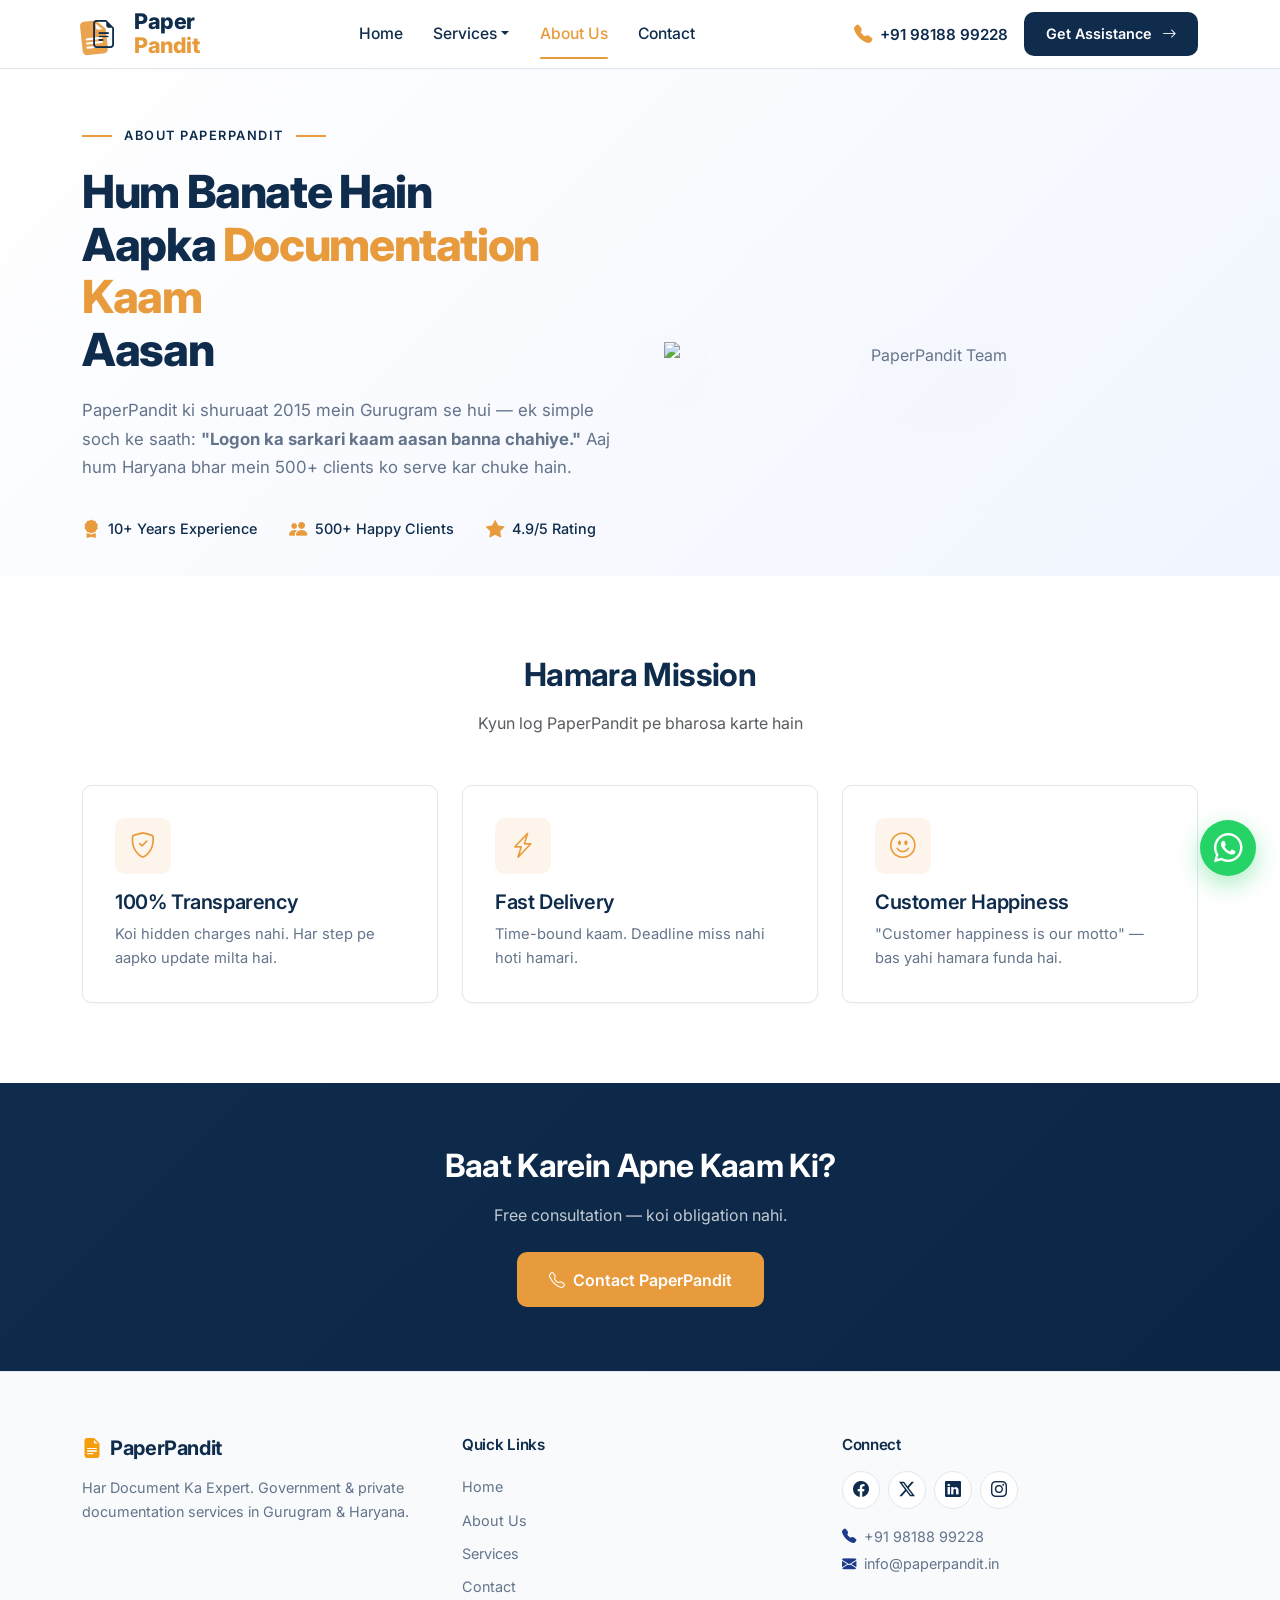
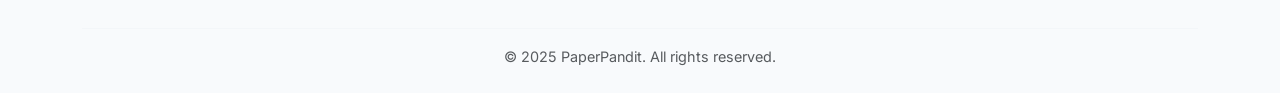
==== about.html @ 24e57a7f "initial commit" ====
<!DOCTYPE html>
<html lang="en">
<head>
  <meta charset="UTF-8" />
  <meta name="viewport" content="width=device-width, initial-scale=1.0" />
  <title>About Us | PaperPandit — Har Document Ka Expert</title>
  <meta name="description" content="PaperPandit — Har Document Ka Expert. Learn about our journey, mission, and why 500+ clients trust us for documentation services in Gurugram & Haryana." />
  <link href="https://cdn.jsdelivr.net/npm/bootstrap@5.3.3/dist/css/bootstrap.min.css" rel="stylesheet" />
  <link rel="stylesheet" href="https://cdn.jsdelivr.net/npm/bootstrap-icons@1.11.3/font/bootstrap-icons.css" />
  <link rel="preconnect" href="https://fonts.googleapis.com" />
  <link rel="preconnect" href="https://fonts.gstatic.com" crossorigin />
  <link href="https://fonts.googleapis.com/css2?family=Inter:wght@400;500;600;700;800&display=swap" rel="stylesheet" />
  <link rel="stylesheet" href="css/style.css" />
  <link rel="stylesheet" href="css/responsive.css" />
</head>
<body>

  <nav class="navbar navbar-expand-lg mmd-navbar">
    <div class="container">
      <a class="navbar-brand d-flex align-items-center gap-2" href="index.html">
        <div class="logo-icon">
          <i class="bi bi-file-earmark-text-fill"></i>
          <i class="bi bi-file-earmark-text logo-overlay"></i>
        </div>
        <div class="brand-text">
          <span class="brand-top">Paper</span>
          <span class="brand-bottom">Pandit<span class="tm">™</span></span>
        </div>
      </a>
      <button class="navbar-toggler border-0" type="button" data-bs-toggle="collapse" data-bs-target="#navMenu">
        <span class="navbar-toggler-icon"></span>
      </button>
      <div class="collapse navbar-collapse" id="navMenu">
        <ul class="navbar-nav mx-auto">
          <li class="nav-item"><a class="nav-link mmd-link" href="index.html">Home</a></li>
          <li class="nav-item dropdown">
            <a class="nav-link mmd-link dropdown-toggle" href="#" role="button" data-bs-toggle="dropdown">Services</a>
            <ul class="dropdown-menu">
              <li><a class="dropdown-item" href="services.html">Passport Services</a></li>
              <li><a class="dropdown-item" href="services.html">Property Tax</a></li>
              <li><a class="dropdown-item" href="services.html">PAN Card</a></li>
              <li><a class="dropdown-item" href="services.html">RTO Services</a></li>
            </ul>
          </li>
          <li class="nav-item"><a class="nav-link mmd-link active" href="about.html">About Us</a></li>
          <li class="nav-item"><a class="nav-link mmd-link" href="contact.html">Contact</a></li>
        </ul>
        <div class="d-none d-lg-flex align-items-center gap-3">
          <a href="tel:+919818899228" class="contact-phone">
            <i class="bi bi-telephone-fill me-2"></i> +91 98188 99228
          </a>
          <a href="contact.html" class="btn-get-assistance">
            Get Assistance <i class="bi bi-arrow-right ms-1"></i>
          </a>
        </div>
      </div>
    </div>
  </nav>

  <section class="hero-section">
    <div class="container">
      <div class="hero-tagline">
        <span class="tagline-line"></span>
        <span>About PaperPandit</span>
        <span class="tagline-line"></span>
      </div>
      <div class="row align-items-center g-5">
        <div class="col-lg-6">
          <h1 class="hero-title">
            Hum Banate Hain<br />
            Aapka <span class="text-highlight">Documentation Kaam</span><br />
            Aasan
          </h1>
          <p class="hero-desc">
            PaperPandit ki shuruaat 2015 mein Gurugram se hui — ek simple soch ke saath:
            <strong>"Logon ka sarkari kaam aasan banna chahiye."</strong>
            Aaj hum Haryana bhar mein 500+ clients ko serve kar chuke hain.
          </p>
          <div class="trust-badges">
            <div class="trust-item">
              <i class="bi bi-award-fill"></i>
              <span>10+ Years Experience</span>
            </div>
            <div class="trust-item">
              <i class="bi bi-people-fill"></i>
              <span>500+ Happy Clients</span>
            </div>
            <div class="trust-item">
              <i class="bi bi-star-fill"></i>
              <span>4.9/5 Rating</span>
            </div>
          </div>
        </div>
        <div class="col-lg-6">
          <div class="hero-image-wrap">
            <img src="https://images.unsplash.com/photo-1552664730-d307ca884978?auto=format&fit=crop&w=900&q=80" alt="PaperPandit Team" class="img-fluid hero-image" />
          </div>
        </div>
      </div>
    </div>
  </section>

  <section class="services-section">
    <div class="container">
      <div class="text-center mb-5">
        <h2 class="fw-bold">Hamara Mission</h2>
        <p class="text-muted">Kyun log PaperPandit pe bharosa karte hain</p>
      </div>
      <div class="row g-4">
        <div class="col-md-4">
          <div class="service-card">
            <div class="service-icon"><i class="bi bi-shield-check"></i></div>
            <h5>100% Transparency</h5>
            <p>Koi hidden charges nahi. Har step pe aapko update milta hai.</p>
          </div>
        </div>
        <div class="col-md-4">
          <div class="service-card">
            <div class="service-icon"><i class="bi bi-lightning-charge"></i></div>
            <h5>Fast Delivery</h5>
            <p>Time-bound kaam. Deadline miss nahi hoti hamari.</p>
          </div>
        </div>
        <div class="col-md-4">
          <div class="service-card">
            <div class="service-icon"><i class="bi bi-emoji-smile"></i></div>
            <h5>Customer Happiness</h5>
            <p>"Customer happiness is our motto" — bas yahi hamara funda hai.</p>
          </div>
        </div>
      </div>
    </div>
  </section>

  <section class="cta-section">
    <div class="container">
      <h2 class="mb-3">Baat Karein Apne Kaam Ki?</h2>
      <p class="mb-4">Free consultation — koi obligation nahi.</p>
      <a href="contact.html" class="btn-cta-light">
        <i class="bi bi-telephone me-2"></i>Contact PaperPandit
      </a>
    </div>
  </section>

  <footer class="footer">
    <div class="container">
      <div class="row g-4">
        <div class="col-md-4">
          <h5><i class="bi bi-file-earmark-text-fill me-1" style="color: #F59E0B;"></i> PaperPandit</h5>
          <p class="mt-3">Har Document Ka Expert. Government &amp; private documentation services in Gurugram &amp; Haryana.</p>
        </div>
        <div class="col-md-4">
          <h6 class="mb-3">Quick Links</h6>
          <a href="index.html" class="footer-link">Home</a>
          <a href="about.html" class="footer-link">About Us</a>
          <a href="services.html" class="footer-link">Services</a>
          <a href="contact.html" class="footer-link">Contact</a>
        </div>
        <div class="col-md-4">
          <h6 class="mb-3">Connect</h6>
          <div class="d-flex gap-2 mb-3">
            <a href="#" class="social-icon"><i class="bi bi-facebook"></i></a>
            <a href="#" class="social-icon"><i class="bi bi-twitter-x"></i></a>
            <a href="#" class="social-icon"><i class="bi bi-linkedin"></i></a>
            <a href="#" class="social-icon"><i class="bi bi-instagram"></i></a>
          </div>
          <p class="mb-1"><i class="bi bi-telephone-fill me-2" style="color: #1E3A8A;"></i>+91 98188 99228</p>
          <p><i class="bi bi-envelope-fill me-2" style="color: #1E3A8A;"></i>info@paperpandit.in</p>
        </div>
      </div>
      <hr class="mt-4" style="border-color: #E2E8F0;" />
      <p class="text-center text-muted small mb-0">© 2025 PaperPandit. All rights reserved.</p>
    </div>
  </footer>

  <a href="https://wa.me/919818899228" class="whatsapp-float" target="_blank" rel="noopener" aria-label="Chat on WhatsApp">
    <i class="bi bi-whatsapp"></i>
  </a>

  <script src="https://cdn.jsdelivr.net/npm/bootstrap@5.3.3/dist/js/bootstrap.bundle.min.js"></script>
  <script src="js/modules/navbar.js"></script>
  <script src="js/main.js"></script>
</body>
</html>
---- css/style.css ----
:root {
    --color-primary: #0F2C4C;
    --color-primary-dark: #0B2545;
    --color-accent: #2563EB;
    --color-orange: #E89B3C;
    --color-orange-dark: #D98A2B;
    --color-navy: #0F2C4C;
    --color-text: #64748B;
    --color-bg: #F8FAFC;
    --color-bg-light: #EFF6FF;
    --color-white: #FFFFFF;
    --color-border: #E2E8F0;
    --color-whatsapp: #25D366;
    --color-star: #E89B3C;
    --font-body: "Inter", system-ui, -apple-system, "Segoe UI", Roboto, sans-serif;
    --font-heading: "Plus Jakarta Sans", "Inter", system-ui, sans-serif;
    --radius-sm: 8px;
    --radius-md: 10px;
    --radius-lg: 16px;
    --radius-pill: 50px;
    --shadow-sm: 0 1px 3px rgba(0, 0, 0, 0.04);
    --shadow-md: 0 8px 24px rgba(0, 0, 0, 0.06);
    --shadow-blue: 0 8px 20px rgba(15, 44, 76, 0.25);
    --transition: 0.25s ease;
}

* {
    box-sizing: border-box;
}

html {
    scroll-behavior: smooth;
}

body {
    font-family: var(--font-body);
    font-size: 1rem;
    line-height: 1.65;
    color: var(--color-text);
    background: var(--color-white);
    margin: 0;
    -webkit-font-smoothing: antialiased;
}

img {
    max-width: 100%;
    height: auto;
    display: block;
}

a {
    text-decoration: none;
    color: inherit;
    transition: color var(--transition);
}

h1,
h2,
h3,
h4,
h5,
h6 {
    font-family: var(--font-heading);
    color: var(--color-navy);
    font-weight: 700;
    line-height: 1.2;
    letter-spacing: -0.02em;
    margin-bottom: 1rem;
}

h1 {
    font-size: 2.75rem;
    font-weight: 800;
}

h2 {
    font-size: 2rem;
}

h3 {
    font-size: 1.5rem;
}

p {
    margin-bottom: 1rem;
}

.mmd-navbar {
    background: var(--color-white);
    padding: 0.65rem 0;
    border-bottom: 1px solid var(--color-border);
    box-shadow: 0 1px 3px rgba(0, 0, 0, 0.02);
    transition: box-shadow var(--transition);
    position: sticky;
    top: 0;
    z-index: 1030;
}

.mmd-navbar.shadow {
    box-shadow: 0 4px 20px rgba(0, 0, 0, 0.06);
}

.navbar-brand {
    padding: 0;
    margin: 0;
}

.logo-icon {
    position: relative;
    width: 44px;
    height: 44px;
    display: inline-flex;
    align-items: center;
    justify-content: center;
}

.logo-icon .bi-file-earmark-text-fill {
    color: var(--color-orange);
    position: absolute;
    left: -5px;
    top: -2px;
    opacity: 0.9;
    font-size: 2.1rem;
    transform: rotate(-6deg);
}

.logo-icon .logo-overlay {
    color: var(--color-navy);
    position: relative;
    z-index: 2;
    font-size: 1.75rem;
}

.brand-text {
    display: flex;
    flex-direction: column;
    line-height: 1.1;
    font-family: var(--font-heading);
    font-weight: 800;
    letter-spacing: -0.4px;
}

.brand-top {
    color: var(--color-navy);
    font-size: 1.35rem;
    font-weight: 800;
}

.brand-bottom {
    color: var(--color-orange);
    font-size: 1.35rem;
    font-weight: 800;
}

.brand-tagline {
    font-size: 0.7rem;
    color: var(--color-text);
    font-weight: 500;
    margin-top: 2px;
    letter-spacing: 0.2px;
    font-family: var(--font-body);
}

.brand-bottom .tm {
    display: none;
}

.mmd-link {
    color: var(--color-navy) !important;
    font-family: var(--font-body);
    font-weight: 500;
    font-size: 0.98rem;
    padding: 0.5rem 0.95rem !important;
    position: relative;
    transition: color var(--transition);
}

.mmd-link:hover,
.mmd-link.active {
    color: var(--color-orange) !important;
}

.mmd-link.active::after {
    content: "";
    position: absolute;
    left: 0.95rem;
    right: 0.95rem;
    bottom: -4px;
    height: 2.5px;
    background: var(--color-orange);
    border-radius: 2px;
}

.contact-phone {
    color: var(--color-navy);
    font-weight: 600;
    font-size: 0.95rem;
    display: flex;
    align-items: center;
}

.contact-phone i {
    color: var(--color-orange);
    font-size: 1.15rem;
}

.contact-phone:hover {
    color: var(--color-orange);
}

.navbar-divider {
    width: 1px;
    height: 32px;
    background: var(--color-border);
    margin: 0 0.5rem;
}

.btn-get-assistance {
    background: var(--color-navy);
    color: var(--color-white);
    border-radius: var(--radius-md);
    padding: 0.65rem 1.35rem;
    font-weight: 600;
    font-size: 0.9rem;
    display: inline-flex;
    align-items: center;
    gap: 0.4rem;
    border: none;
    transition: all var(--transition);
}

.btn-get-assistance:hover {
    background: var(--color-orange);
    color: var(--color-white);
    transform: translateY(-1px);
    box-shadow: 0 6px 16px rgba(232, 155, 60, 0.35);
}

.hero-section {
    background: linear-gradient(135deg, #FFFFFF 0%, #F1F5FE 100%);
    padding: 3.5rem 0 2rem;
}

.hero-tagline {
    display: flex;
    align-items: center;
    gap: 0.75rem;
    margin-bottom: 1.25rem;
    font-size: 0.8rem;
    font-weight: 600;
    letter-spacing: 1.5px;
    text-transform: uppercase;
    color: var(--color-primary);
}

.tagline-line {
    display: inline-block;
    width: 30px;
    height: 2px;
    background: var(--color-orange);
}

.hero-title {
    font-size: 2.85rem;
    font-weight: 800;
    line-height: 1.15;
    color: var(--color-navy);
    margin-bottom: 1.25rem;
    letter-spacing: -0.03em;
}

.hero-title .text-highlight {
    color: var(--color-orange);
}

.hero-desc {
    font-size: 1.05rem;
    line-height: 1.7;
    color: var(--color-text);
    margin-bottom: 2rem;
    max-width: 560px;
}

.hero-cta {
    display: flex;
    gap: 1rem;
    flex-wrap: wrap;
    margin-bottom: 2.5rem;
}

.btn-enquire {
    background: var(--color-navy);
    color: var(--color-white);
    border: none;
    border-radius: var(--radius-md);
    padding: 0.9rem 1.8rem;
    font-weight: 600;
    display: inline-flex;
    align-items: center;
    transition: all var(--transition);
    box-shadow: var(--shadow-blue);
}

.btn-enquire:hover {
    background: var(--color-orange);
    color: var(--color-white);
    transform: translateY(-2px);
    box-shadow: 0 10px 24px rgba(232, 155, 60, 0.35);
}

.btn-whatsapp {
    background: var(--color-white);
    color: var(--color-navy);
    border: 2px solid var(--color-border);
    border-radius: var(--radius-md);
    padding: 0.85rem 1.7rem;
    font-weight: 600;
    display: inline-flex;
    align-items: center;
    transition: all var(--transition);
}

.btn-whatsapp i {
    color: var(--color-whatsapp);
    font-size: 1.2rem;
}

.btn-whatsapp:hover {
    border-color: var(--color-whatsapp);
    color: var(--color-whatsapp);
    transform: translateY(-2px);
}

.trust-badges {
    display: flex;
    flex-wrap: wrap;
    gap: 1.5rem 2rem;
}

.trust-item {
    display: flex;
    align-items: center;
    gap: 0.5rem;
    font-size: 0.9rem;
    color: var(--color-navy);
    font-weight: 500;
}

.trust-item i {
    color: var(--color-orange);
    font-size: 1.15rem;
}

.hero-image-wrap {
    text-align: center;
}

.hero-image {
    max-width: 100%;
    height: auto;
    filter: drop-shadow(0 25px 40px rgba(15, 44, 76, 0.15));
}

.search-box-wrap {
    background: var(--color-white);
    border-radius: var(--radius-lg);
    padding: 1.75rem 2rem;
    margin-top: 3rem;
    box-shadow: var(--shadow-md);
    border: 1px solid var(--color-border);
}

.search-title {
    font-size: 1.15rem;
    font-weight: 700;
    color: var(--color-navy);
    line-height: 1.3;
    margin-bottom: 0.25rem;
}

.search-sub {
    font-size: 0.85rem;
    color: var(--color-text);
    margin: 0;
}

.search-form .input-group {
    border-radius: var(--radius-md);
    overflow: hidden;
    border: 1.5px solid var(--color-border);
    transition: border-color var(--transition);
    background: var(--color-white);
}

.search-form .input-group:focus-within {
    border-color: var(--color-orange);
    box-shadow: 0 0 0 3px rgba(232, 155, 60, 0.12);
}

.search-form .form-control {
    border: none;
    padding: 0.85rem 0.5rem;
    font-size: 0.95rem;
    box-shadow: none !important;
}

.search-form .input-group-text {
    border: none;
    padding-left: 1rem;
    padding-right: 0.25rem;
    font-size: 1.1rem;
    background: transparent;
}

.btn-search {
    background: var(--color-navy);
    color: var(--color-white);
    border: none;
    padding: 0 2rem;
    font-weight: 600;
    font-size: 0.95rem;
    border-radius: 0 !important;
    transition: background var(--transition);
}

.btn-search:hover {
    background: var(--color-orange);
    color: var(--color-white);
}

.popular-tags {
    display: flex;
    flex-wrap: wrap;
    align-items: center;
    gap: 0.5rem;
    font-size: 0.85rem;
}

.popular-label {
    font-weight: 600;
    color: var(--color-navy);
    margin-right: 0.25rem;
}

.tag {
    background: var(--color-bg);
    color: var(--color-text);
    padding: 0.35rem 0.9rem;
    border-radius: var(--radius-pill);
    font-size: 0.82rem;
    font-weight: 500;
    border: 1px solid var(--color-border);
    transition: all var(--transition);
}

.tag:hover {
    background: var(--color-orange);
    color: var(--color-white);
    border-color: var(--color-orange);
    transform: translateY(-1px);
}

.quick-services {
    margin-top: 2rem;
}

.quick-card {
    display: flex;
    flex-direction: column;
    align-items: center;
    justify-content: center;
    gap: 0.75rem;
    padding: 1.5rem 0.75rem;
    background: var(--color-white);
    border: 1px solid var(--color-border);
    border-radius: var(--radius-md);
    color: var(--color-navy);
    font-size: 0.85rem;
    font-weight: 600;
    text-align: center;
    height: 100%;
    transition: all var(--transition);
    line-height: 1.3;
}

.quick-card i {
    font-size: 2rem;
    color: var(--color-navy);
    transition: transform var(--transition), color var(--transition);
}

.quick-card small {
    font-weight: 400;
    color: var(--color-text);
    font-size: 0.72rem;
    display: block;
    margin-top: 2px;
}

.quick-card:hover {
    border-color: var(--color-orange);
    box-shadow: 0 8px 24px rgba(232, 155, 60, 0.12);
    transform: translateY(-4px);
    color: var(--color-orange);
}

.quick-card:hover i {
    transform: scale(1.15);
    color: var(--color-orange);
}

.services-section {
    padding: 5rem 0;
}

.service-card {
    background: var(--color-white);
    border: 1px solid var(--color-border);
    border-radius: var(--radius-md);
    padding: 2rem;
    height: 100%;
    transition: all var(--transition);
    box-shadow: var(--shadow-sm);
}

.service-card:hover {
    transform: translateY(-6px);
    box-shadow: var(--shadow-md);
    border-color: rgba(232, 155, 60, 0.3);
}

.service-icon {
    width: 56px;
    height: 56px;
    background: rgba(232, 155, 60, 0.1);
    color: var(--color-orange);
    border-radius: var(--radius-md);
    display: flex;
    align-items: center;
    justify-content: center;
    font-size: 1.6rem;
    margin-bottom: 1rem;
}

.service-card h5 {
    color: var(--color-navy);
    font-weight: 600;
    margin-bottom: 0.5rem;
}

.service-card p {
    color: var(--color-text);
    font-size: 0.92rem;
    margin-bottom: 0;
}

.process-section {
    padding: 5rem 0;
    background-image: url("../assets/images/main_page_images/process_background.png");
    background-size: cover;
    background-position: center;
    background-repeat: no-repeat;
    position: relative;
    overflow: hidden;
}

.process-section .container {
    position: relative;
    z-index: 1;
}

.process-header {
    max-width: 720px;
    margin: 0 auto 4rem;
}

.process-header.text-center {
    text-align: center;
}

.process-tagline {
    display: inline-flex;
    align-items: center;
    gap: 0.85rem;
    margin-bottom: 1.25rem;
    font-size: 0.85rem;
    font-weight: 700;
    letter-spacing: 2px;
    text-transform: uppercase;
    color: var(--color-navy);
}

.process-tagline-line {
    display: inline-block;
    width: 40px;
    height: 3px;
    background: var(--color-orange);
    border-radius: 2px;
}

.process-title {
    font-size: 2.75rem;
    font-weight: 800;
    line-height: 1.15;
    color: var(--color-navy);
    margin-bottom: 1rem;
    letter-spacing: -0.03em;
}

.process-title .text-highlight {
    color: var(--color-orange);
}

.process-subtitle {
    font-size: 1.1rem;
    color: var(--color-text);
    margin: 0;
    line-height: 1.6;
}

.process-flow {
    display: grid;
    grid-template-columns: 1fr auto 1fr auto 1fr auto 1fr;
    align-items: start;
    gap: 0.5rem;
    margin-bottom: 3rem;
}

.process-step {
    position: relative;
    text-align: center;
    display: flex;
    flex-direction: column;
    height: 100%;
    padding-top: 0;
}

.process-number {
    display: inline-flex;
    align-items: center;
    justify-content: center;
    width: 56px;
    height: 56px;
    border-radius: 50%;
    color: var(--color-white);
    font-family: var(--font-heading);
    font-weight: 800;
    font-size: 1.15rem;
    margin: 0 auto 1.25rem;
    position: relative;
    z-index: 2;
    border: 4px solid var(--color-white);
}

.process-number-orange {
    background: var(--color-orange);
    box-shadow: 0 8px 20px rgba(232, 155, 60, 0.35);
}

.process-number-blue {
    background: #2563EB;
    box-shadow: 0 8px 20px rgba(37, 99, 235, 0.35);
}

.process-card {
    background: var(--color-white);
    border: 1px solid var(--color-border);
    border-radius: var(--radius-lg);
    padding: 1.75rem 1.25rem 1.5rem;
    text-align: center;
    transition: all 0.3s ease;
    box-shadow: 0 8px 24px rgba(15, 44, 76, 0.06);
    flex: 1;
    display: flex;
    flex-direction: column;
    position: relative;
    overflow: hidden;
}

.process-card::before {
    content: "";
    position: absolute;
    top: 0;
    left: 0;
    right: 0;
    height: 4px;
    background: linear-gradient(90deg, var(--color-orange), #2563EB);
    opacity: 0;
    transition: opacity 0.3s ease;
}

.process-card:hover {
    transform: translateY(-6px);
    box-shadow: 0 20px 40px rgba(15, 44, 76, 0.1);
    border-color: rgba(232, 155, 60, 0.3);
}

.process-card:hover::before {
    opacity: 1;
}

.process-icon {
    width: 64px;
    height: 64px;
    margin: 0 auto 1rem;
    background: rgba(232, 155, 60, 0.08);
    border-radius: var(--radius-md);
    display: flex;
    align-items: center;
    justify-content: center;
    font-size: 1.8rem;
    color: var(--color-navy);
    transition: all 0.3s ease;
}

.process-card:hover .process-icon {
    background: var(--color-orange);
    color: var(--color-white);
    transform: scale(1.08);
}

.process-card h5 {
    color: var(--color-navy);
    font-family: var(--font-heading);
    font-weight: 700;
    font-size: 1.05rem;
    margin-bottom: 0.75rem;
    line-height: 1.3;
}

.process-card p {
    color: var(--color-text);
    font-size: 0.9rem;
    line-height: 1.55;
    margin: 0;
}

.process-arrow {
    display: flex;
    align-items: center;
    justify-content: center;
    width: 42px;
    height: 42px;
    background: var(--color-white);
    border: 1.5px solid var(--color-border);
    border-radius: 50%;
    color: var(--color-navy);
    font-size: 1.15rem;
    margin-top: 7rem;
    flex-shrink: 0;
    box-shadow: 0 4px 12px rgba(15, 44, 76, 0.06);
    transition: all 0.3s ease;
}

.process-arrow:hover {
    background: var(--color-orange);
    color: var(--color-white);
    border-color: var(--color-orange);
    transform: translateX(4px);
}

.process-cta {
    text-align: center;
}

.btn-process-cta {
    display: inline-flex;
    align-items: center;
    background: var(--color-navy);
    color: var(--color-white);
    border: none;
    border-radius: var(--radius-md);
    padding: 1rem 2.25rem;
    font-family: var(--font-heading);
    font-weight: 700;
    font-size: 1rem;
    transition: all 0.3s ease;
    box-shadow: 0 8px 24px rgba(15, 44, 76, 0.2);
    text-decoration: none;
}

.btn-process-cta:hover {
    background: var(--color-orange);
    color: var(--color-white);
    transform: translateY(-2px);
    box-shadow: 0 12px 28px rgba(232, 155, 60, 0.4);
}

.cta-section {
    background: linear-gradient(135deg, var(--color-navy) 0%, var(--color-primary-dark) 100%);
    padding: 4rem 0;
    text-align: center;
}

.cta-section h2 {
    color: var(--color-white);
    font-weight: 700;
}

.cta-section p {
    color: rgba(255, 255, 255, 0.75);
}

.btn-cta-light {
    background: var(--color-orange);
    color: var(--color-white);
    border: none;
    border-radius: var(--radius-md);
    padding: 0.9rem 2rem;
    font-weight: 600;
    display: inline-flex;
    align-items: center;
    transition: all var(--transition);
}

.btn-cta-light:hover {
    transform: translateY(-2px);
    box-shadow: 0 12px 24px rgba(232, 155, 60, 0.4);
    color: var(--color-white);
    background: var(--color-orange-dark);
}

.footer {
    background: var(--color-bg);
    border-top: 1px solid var(--color-border);
    padding: 4rem 0 1.5rem;
}

.footer h5 {
    color: var(--color-navy);
    font-weight: 700;
}

.footer h6 {
    color: var(--color-navy);
    font-weight: 600;
    font-size: 0.95rem;
}

.footer p {
    color: var(--color-text);
    font-size: 0.9rem;
}

.footer-link {
    display: block;
    padding: 0.3rem 0;
    color: var(--color-text);
    font-size: 0.9rem;
}

.footer-link:hover {
    color: var(--color-orange);
    padding-left: 4px;
}

.social-icon {
    width: 38px;
    height: 38px;
    background: var(--color-white);
    border: 1px solid var(--color-border);
    border-radius: 50%;
    display: inline-flex;
    align-items: center;
    justify-content: center;
    color: var(--color-navy);
    font-size: 1rem;
    transition: all var(--transition);
}

.social-icon:hover {
    background: var(--color-orange);
    color: var(--color-white);
    border-color: var(--color-orange);
    transform: translateY(-3px);
}

.whatsapp-float {
    position: fixed;
    bottom: 24px;
    right: 24px;
    width: 56px;
    height: 56px;
    background: var(--color-whatsapp);
    color: var(--color-white);
    border-radius: 50%;
    display: flex;
    align-items: center;
    justify-content: center;
    font-size: 1.8rem;
    box-shadow: 0 8px 24px rgba(37, 211, 102, 0.4);
    z-index: 1040;
    transition: all var(--transition);
}

.whatsapp-float:hover {
    color: var(--color-white);
    transform: scale(1.1);
}

.mmd-dropdown {
    background: var(--color-white);
    border: 1px solid var(--color-border);
    border-radius: var(--radius-lg);
    padding: 0.75rem;
    margin-top: 0.75rem;
    box-shadow: 0 20px 45px rgba(15, 44, 76, 0.12), 0 4px 12px rgba(15, 44, 76, 0.06);
    border-top: 3px solid var(--color-orange);
    opacity: 0;
    transform: translateY(-8px);
    transition: opacity 0.25s ease, transform 0.25s ease;
    pointer-events: none;
}

.nav-item.dropdown:hover .mmd-dropdown,
.nav-item.dropdown.show .mmd-dropdown {
    opacity: 1;
    transform: translateY(0);
    pointer-events: auto;
}

.mmd-dropdown .dropdown-header {
    font-family: var(--font-heading);
    font-size: 0.7rem;
    font-weight: 700;
    color: var(--color-orange);
    text-transform: uppercase;
    letter-spacing: 1.2px;
    padding: 0.65rem 0.85rem 0.3rem;
    margin: 0;
    pointer-events: none;
    list-style: none;
}

.mmd-dropdown .dropdown-header:not(:first-child) {
    border-top: 1px solid var(--color-border);
    margin-top: 0.5rem;
    padding-top: 0.85rem;
}

.mmd-dropdown .dropdown-item {
    border-radius: var(--radius-sm);
    padding: 0.55rem 0.85rem;
    color: var(--color-navy);
    font-family: var(--font-body);
    font-size: 0.92rem;
    font-weight: 500;
    transition: all 0.2s ease;
    white-space: normal;
    line-height: 1.35;
    display: flex;
    align-items: center;
    gap: 0.5rem;
}

.mmd-dropdown .dropdown-item::before {
    content: "";
    width: 4px;
    height: 4px;
    border-radius: 50%;
    background: var(--color-border);
    transition: all 0.2s ease;
    flex-shrink: 0;
}

.mmd-dropdown .dropdown-item:hover {
    background: rgba(232, 155, 60, 0.08);
    color: var(--color-orange);
    padding-left: 1.1rem;
}

.mmd-dropdown .dropdown-item:hover::before {
    background: var(--color-orange);
    width: 6px;
    height: 6px;
}

.mmd-dropdown .dropdown-footer {
    border-top: 1px solid var(--color-border);
    margin-top: 0.5rem;
    padding-top: 0.65rem;
    text-align: center;
    list-style: none;
}

.mmd-dropdown .dropdown-footer a {
    color: var(--color-orange);
    font-family: var(--font-heading);
    font-weight: 700;
    font-size: 0.92rem;
    display: inline-flex;
    align-items: center;
    gap: 0.35rem;
    padding: 0.55rem 1.25rem;
    border-radius: var(--radius-pill);
    transition: all 0.25s ease;
}

.mmd-dropdown .dropdown-footer a:hover {
    background: var(--color-orange);
    color: var(--color-white);
    transform: translateX(4px);
}

.mmd-dropdown-desktop {
    min-width: 720px;
    display: grid;
    grid-template-columns: 1fr 1fr 1fr;
    gap: 0 1rem;
    padding: 1rem 1.25rem;
}

.mmd-dropdown-desktop .dropdown-header {
    grid-column: span 1;
    padding-top: 0.75rem;
}

.mmd-dropdown-desktop .dropdown-header:not(:first-child) {
    border-top: none;
    margin-top: 0;
    padding-top: 0.75rem;
}

.mmd-dropdown-desktop .dropdown-footer {
    grid-column: span 3;
}


#navbar-placeholder {
    display: contents;
}




/*why choose us*/

.why-section {
  padding: 5rem 0;
  background: linear-gradient(135deg, #FFFFFF 0%, #F0F5FE 100%);
}

.why-header {
  text-align: center;
  max-width: 760px;
  margin: 0 auto 4rem;
}

.why-tagline {
  display: inline-flex;
  align-items: center;
  gap: 0.9rem;
  margin-bottom: 1.25rem;
  font-size: 0.85rem;
  font-weight: 700;
  letter-spacing: 2.5px;
  text-transform: uppercase;
  color: var(--color-navy);
}

.why-tagline-line {
  display: inline-block;
  width: 42px;
  height: 2.5px;
  background: var(--color-orange);
  border-radius: 2px;
}

.why-title {
  font-size: 2.85rem;
  font-weight: 800;
  line-height: 1.15;
  color: var(--color-navy);
  margin-bottom: 1rem;
  letter-spacing: -0.03em;
}

.why-title .text-highlight {
  color: var(--color-orange);
}

.why-subtitle {
  font-size: 1.15rem;
  color: var(--color-text);
  margin: 0;
}

.why-stage {
  position: relative;
  max-width: 1200px;
  margin: 0 auto 3rem;
  height: 620px;
}

.why-orbit {
  position: absolute;
  top: 50%;
  left: 50%;
  transform: translate(-50%, -50%);
  width: 480px;
  height: 480px;
}

.why-circle-outer {
  position: absolute;
  inset: 0;
  border-radius: 50%;
  border: 2px dashed rgba(37, 99, 235, 0.5);
}

.why-circle-inner {
  position: absolute;
  inset: 50px;
  border-radius: 50%;
  border: 2px dashed rgba(232, 155, 60, 0.65);
}

.why-dot {
  position: absolute;
  width: 10px;
  height: 10px;
  border-radius: 50%;
  z-index: 3;
}

.why-dot-1 {
  top: 0;
  left: 50%;
  transform: translate(-50%, -50%);
  background: var(--color-accent);
}

.why-dot-2 {
  top: 50%;
  left: 100%;
  transform: translate(-50%, -50%);
  background: var(--color-orange);
}

.why-dot-3 {
  top: 100%;
  left: 50%;
  transform: translate(-50%, -50%);
  background: var(--color-accent);
}

.why-dot-4 {
  top: 50%;
  left: 0;
  transform: translate(-50%, -50%);
  background: var(--color-orange);
}

.why-center {
  position: absolute;
  top: 50%;
  left: 50%;
  transform: translate(-50%, -50%);
  width: 200px;
  height: 200px;
  display: flex;
  align-items: center;
  justify-content: center;
  z-index: 3;
}

.why-center::before {
  content: "";
  position: absolute;
  inset: -50px;
  border-radius: 50%;
  background: radial-gradient(circle, rgba(235, 243, 254, 0.95) 0%, rgba(235, 243, 254, 0.5) 50%, rgba(220, 234, 252, 0) 80%);
  z-index: 0;
}

.why-doc {
  position: relative;
  width: 140px;
  height: 175px;
  z-index: 2;
}

.why-doc-back {
  position: absolute;
  inset: 0;
  background: linear-gradient(160deg, #2563EB 0%, #1D4ED8 100%);
  border-radius: 12px;
  transform: rotate(-9deg) translate(-13px, 8px);
  box-shadow: 0 15px 30px rgba(37, 99, 235, 0.28);
}

.why-doc-front {
  position: absolute;
  inset: 0;
  background: #FFFFFF;
  border-radius: 12px;
  padding: 22px 18px;
  box-shadow: 0 20px 45px rgba(15, 44, 76, 0.15);
  border: 1px solid rgba(15, 44, 76, 0.05);
}

.why-doc-bar {
  width: 55px;
  height: 9px;
  background: #2563EB;
  border-radius: 5px;
  margin-bottom: 22px;
}

.why-doc-lines {
  display: flex;
  flex-direction: column;
  gap: 13px;
}

.why-doc-lines span {
  display: block;
  height: 7px;
  background: #DBEAFE;
  border-radius: 4px;
}

.why-doc-lines span:nth-child(1) { width: 100%; }
.why-doc-lines span:nth-child(2) { width: 80%; }
.why-doc-lines span:nth-child(3) { width: 100%; }
.why-doc-lines span:nth-child(4) { width: 65%; }

.why-doc-check {
  position: absolute;
  bottom: -16px;
  right: -16px;
  width: 58px;
  height: 58px;
  background: var(--color-orange);
  border-radius: 50%;
  display: flex;
  align-items: center;
  justify-content: center;
  color: #FFFFFF;
  font-size: 1.65rem;
  font-weight: 800;
  border: 5px solid #FFFFFF;
  box-shadow: 0 10px 24px rgba(232, 155, 60, 0.4);
  z-index: 4;
}

.why-node {
  position: absolute;
  width: 100px;
  height: 100px;
  transform: translate(-50%, -50%);
  z-index: 5;
}

.why-node-tl {
  top: 18%;
  left: 22%;
}

.why-node-tr {
  top: 18%;
  left: 78%;
}

.why-node-bl {
  top: 82%;
  left: 22%;
}

.why-node-br {
  top: 82%;
  left: 78%;
}

.why-icon {
  width: 100%;
  height: 100%;
  background: #FFFFFF;
  border-radius: 50%;
  display: flex;
  align-items: center;
  justify-content: center;
  font-size: 2.2rem;
  color: var(--color-navy);
  box-shadow: 0 15px 35px rgba(15, 44, 76, 0.12), 0 0 0 6px rgba(255, 255, 255, 0.6);
  border: 1px solid rgba(15, 44, 76, 0.04);
  transition: all 0.3s ease;
}

.why-icon:hover {
  transform: scale(1.08);
  box-shadow: 0 20px 45px rgba(232, 155, 60, 0.35), 0 0 0 8px rgba(255, 255, 255, 0.7);
}

.why-label {
  position: absolute;
  max-width: 280px;
  z-index: 2;
  transform: translateY(-50%);
}

.why-label h5 {
  font-family: var(--font-heading);
  font-size: 1.2rem;
  font-weight: 700;
  color: var(--color-navy);
  margin-bottom: 0.55rem;
}

.why-label p {
  font-size: 0.95rem;
  color: var(--color-text);
  line-height: 1.55;
  margin-bottom: 0.85rem;
}

.why-underline {
  display: block;
  width: 42px;
  height: 3px;
  background: var(--color-orange);
  border-radius: 2px;
}

.why-label-tl {
  top: 18%;
  left: 0;
  text-align: left;
}

.why-label-tr {
  top: 18%;
  right: 0;
  text-align: right;
}

.why-label-tr .why-underline {
  margin-left: auto;
}

.why-label-bl {
  top: 82%;
  left: 0;
  text-align: left;
}

.why-label-br {
  top: 82%;
  right: 0;
  text-align: right;
}

.why-label-br .why-underline {
  margin-left: auto;
}

.why-cta-wrap {
  text-align: center;
  position: relative;
  z-index: 2;
}

.btn-why-cta {
  display: inline-flex;
  align-items: center;
  justify-content: center;
  background: var(--color-navy);
  color: var(--color-white);
  border: none;
  border-radius: var(--radius-md);
  padding: 1.05rem 2.6rem;
  font-family: var(--font-heading);
  font-weight: 700;
  font-size: 1rem;
  transition: all 0.3s ease;
  box-shadow: 0 10px 28px rgba(15, 44, 76, 0.22);
  text-decoration: none;
}

.btn-why-cta:hover {
  background: var(--color-orange);
  color: var(--color-white);
  transform: translateY(-2px);
  box-shadow: 0 14px 32px rgba(232, 155, 60, 0.4);
}
---- css/responsive.css ----
@media (min-width: 992px) {
  .mmd-dropdown {
    min-width: 720px;
    display: grid;
    grid-template-columns: 1fr 1fr 1fr;
    gap: 0 1rem;
    padding: 1rem 1.25rem;
  }

  .mmd-dropdown .dropdown-header {
    grid-column: span 1;
    padding-top: 0.75rem;
  }

  .mmd-dropdown .dropdown-header:not(:first-child) {
    border-top: none;
    margin-top: 0;
    padding-top: 0.75rem;
  }

  .mmd-dropdown .dropdown-footer {
    grid-column: span 3;
  }
}

@media (max-width: 1199px) {
  .process-flow {
    grid-template-columns: 1fr auto 1fr;
    gap: 1rem;
  }

  .process-flow .process-arrow:nth-of-type(2) {
    display: none;
  }

  .process-arrow {
    margin-top: 6.5rem;
  }
}

@media (max-width: 991px) {
  .hero-section {
    padding: 2rem 0 1rem;
  }

  .hero-title {
    font-size: 2rem;
  }

  .hero-desc {
    max-width: 100%;
  }

  .hero-image-wrap {
    margin-top: 1rem;
  }

  .search-box-wrap {
    padding: 1.5rem;
    margin-top: 2rem;
  }

  .brand-text {
    font-size: 1.15rem;
  }

  .brand-top,
  .brand-bottom {
    font-size: 1.15rem;
  }

  .brand-tagline {
    font-size: 0.65rem;
  }

  .mmd-navbar .navbar-collapse {
    padding-top: 1rem;
    margin-top: 0.5rem;
    border-top: 1px solid var(--color-border);
  }

  .mmd-link.active::after {
    width: 30px;
    bottom: 2px;
  }

  .navbar-divider {
    display: none;
  }

  .btn-get-assistance {
    margin-top: 0.75rem;
    width: 100%;
    justify-content: center;
  }

  .contact-phone {
    margin-top: 0.75rem;
    padding-top: 0.75rem;
    border-top: 1px solid var(--color-border);
    width: 100%;
    justify-content: center;
  }

  .mmd-dropdown {
    min-width: 100%;
    display: block;
    padding: 0.5rem 0;
    margin-top: 0.5rem;
    border: none;
    border-left: 3px solid var(--color-orange);
    border-radius: 0;
    box-shadow: none;
    background: rgba(232, 155, 60, 0.04);
    opacity: 1;
    transform: none;
    pointer-events: auto;
  }

  .mmd-dropdown .dropdown-header {
    padding: 0.75rem 1rem 0.35rem;
    font-size: 0.68rem;
  }

  .mmd-dropdown .dropdown-header:not(:first-child) {
    border-top: 1px dashed var(--color-border);
    margin-top: 0.25rem;
  }

  .mmd-dropdown .dropdown-item {
    padding: 0.55rem 1rem;
    font-size: 0.9rem;
    border-radius: 0;
    background: transparent;
  }

  .mmd-dropdown .dropdown-item:hover {
    background: rgba(232, 155, 60, 0.1);
    padding-left: 1.25rem;
  }

  .mmd-dropdown .dropdown-footer {
    padding: 0.75rem 1rem;
    border-top: 1px dashed var(--color-border);
  }

  .process-section {
    padding: 3.5rem 0;
    background-size: cover;
  }

  .process-header {
    margin-bottom: 2.5rem;
  }

  .process-title {
    font-size: 2rem;
  }

  .process-flow {
    grid-template-columns: 1fr;
    gap: 1.5rem;
  }

  .process-arrow {
    display: none;
  }

  .process-step {
    max-width: 400px;
    margin: 0 auto;
  }

  .process-card {
    padding: 1.5rem 1.25rem;
  }

  .process-cta {
    margin-top: 1rem;
  }

  .btn-process-cta {
    width: 100%;
    justify-content: center;
    padding: 0.9rem 1.5rem;
  }
}

@media (max-width: 576px) {
  h1 {
    font-size: 1.75rem;
  }

  h2 {
    font-size: 1.5rem;
  }

  .hero-title {
    font-size: 1.75rem;
  }

  .hero-cta {
    flex-direction: column;
  }

  .btn-enquire,
  .btn-whatsapp {
    width: 100%;
    justify-content: center;
  }

  .trust-badges {
    gap: 1rem 1.5rem;
  }

  .trust-item {
    font-size: 0.82rem;
  }

  .quick-card {
    padding: 1.25rem 0.5rem;
    font-size: 0.78rem;
  }

  .quick-card i {
    font-size: 1.6rem;
  }

  .whatsapp-float {
    width: 50px;
    height: 50px;
    font-size: 1.5rem;
    bottom: 16px;
    right: 16px;
  }

  .process-title {
    font-size: 1.65rem;
  }

  .process-subtitle {
    font-size: 1rem;
  }

  .process-icon {
    width: 60px;
    height: 60px;
    font-size: 1.6rem;
  }
}



/*why choose us responsiveness*/
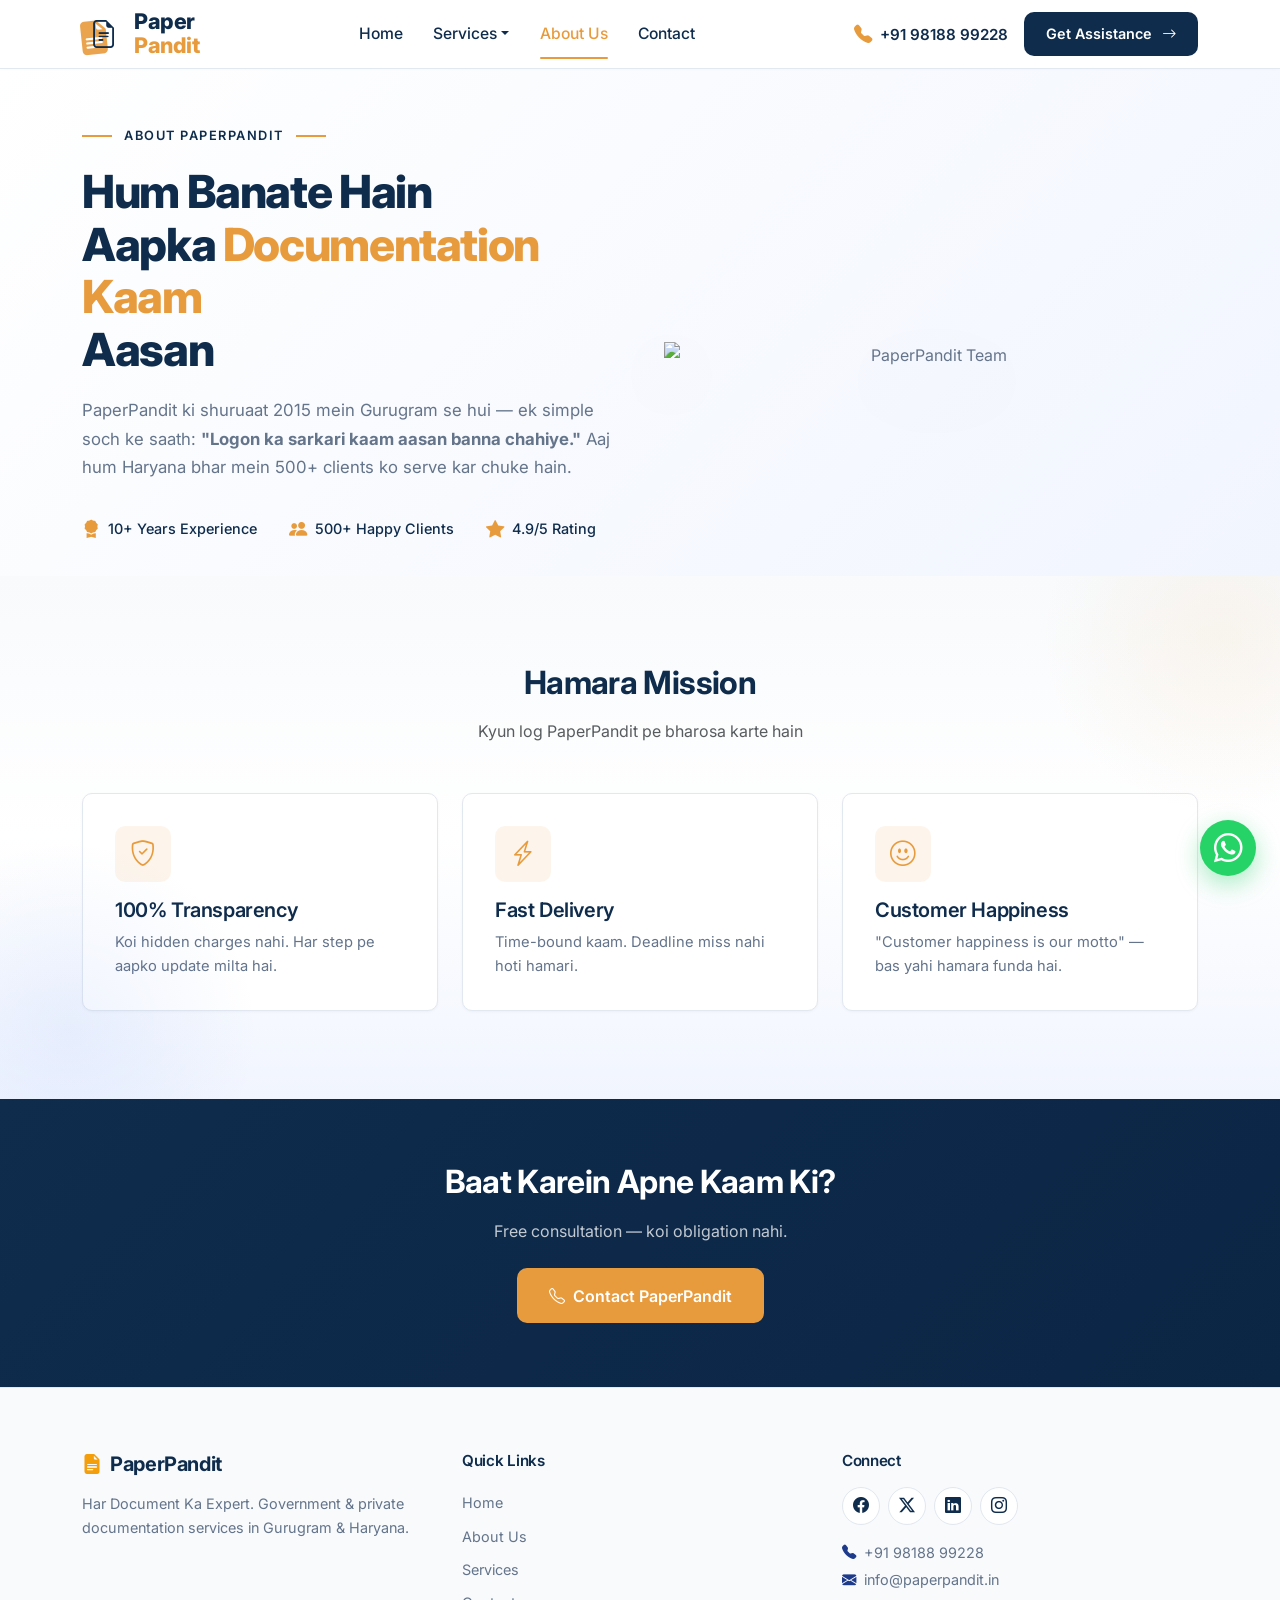
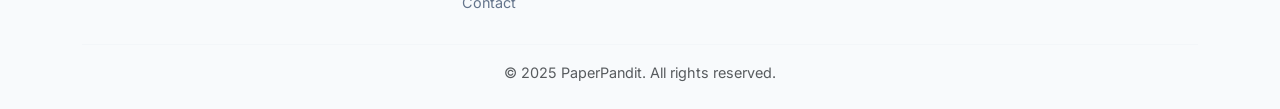
==== commit a37da579: "latest homepage" ====
--- a/about.html
+++ b/about.html
@@ -3,7 +3,7 @@
 <head>
   <meta charset="UTF-8" />
   <meta name="viewport" content="width=device-width, initial-scale=1.0" />
-  <title>About Us | PaperPandit — Har Document Ka Expert</title>
+  <title>About Us | AAA Consultation — Har Document Ka Expert</title>
   <meta name="description" content="PaperPandit — Har Document Ka Expert. Learn about our journey, mission, and why 500+ clients trust us for documentation services in Gurugram & Haryana." />
   <link href="https://cdn.jsdelivr.net/npm/bootstrap@5.3.3/dist/css/bootstrap.min.css" rel="stylesheet" />
   <link rel="stylesheet" href="https://cdn.jsdelivr.net/npm/bootstrap-icons@1.11.3/font/bootstrap-icons.css" />
--- a/css/style.css
+++ b/css/style.css
@@ -1035,351 +1035,1274 @@
 
 /*why choose us*/
 
-.why-section {
-  padding: 5rem 0;
-  background: linear-gradient(135deg, #FFFFFF 0%, #F0F5FE 100%);
-}
-
-.why-header {
-  text-align: center;
-  max-width: 760px;
-  margin: 0 auto 4rem;
-}
-
-.why-tagline {
-  display: inline-flex;
-  align-items: center;
-  gap: 0.9rem;
-  margin-bottom: 1.25rem;
-  font-size: 0.85rem;
-  font-weight: 700;
-  letter-spacing: 2.5px;
-  text-transform: uppercase;
-  color: var(--color-navy);
-}
-
-.why-tagline-line {
-  display: inline-block;
-  width: 42px;
-  height: 2.5px;
-  background: var(--color-orange);
-  border-radius: 2px;
-}
-
-.why-title {
-  font-size: 2.85rem;
-  font-weight: 800;
-  line-height: 1.15;
-  color: var(--color-navy);
-  margin-bottom: 1rem;
-  letter-spacing: -0.03em;
-}
-
-.why-title .text-highlight {
-  color: var(--color-orange);
-}
-
-.why-subtitle {
-  font-size: 1.15rem;
-  color: var(--color-text);
-  margin: 0;
-}
-
-.why-stage {
-  position: relative;
-  max-width: 1200px;
-  margin: 0 auto 3rem;
-  height: 620px;
-}
-
-.why-orbit {
-  position: absolute;
-  top: 50%;
-  left: 50%;
-  transform: translate(-50%, -50%);
-  width: 480px;
-  height: 480px;
-}
-
-.why-circle-outer {
-  position: absolute;
-  inset: 0;
-  border-radius: 50%;
-  border: 2px dashed rgba(37, 99, 235, 0.5);
-}
-
-.why-circle-inner {
-  position: absolute;
-  inset: 50px;
-  border-radius: 50%;
-  border: 2px dashed rgba(232, 155, 60, 0.65);
-}
-
-.why-dot {
-  position: absolute;
-  width: 10px;
-  height: 10px;
-  border-radius: 50%;
-  z-index: 3;
-}
-
-.why-dot-1 {
-  top: 0;
-  left: 50%;
-  transform: translate(-50%, -50%);
-  background: var(--color-accent);
-}
-
-.why-dot-2 {
-  top: 50%;
-  left: 100%;
-  transform: translate(-50%, -50%);
-  background: var(--color-orange);
-}
-
-.why-dot-3 {
-  top: 100%;
-  left: 50%;
-  transform: translate(-50%, -50%);
-  background: var(--color-accent);
-}
-
-.why-dot-4 {
-  top: 50%;
-  left: 0;
-  transform: translate(-50%, -50%);
-  background: var(--color-orange);
-}
-
-.why-center {
-  position: absolute;
-  top: 50%;
-  left: 50%;
-  transform: translate(-50%, -50%);
-  width: 200px;
-  height: 200px;
-  display: flex;
-  align-items: center;
-  justify-content: center;
-  z-index: 3;
-}
-
-.why-center::before {
-  content: "";
-  position: absolute;
-  inset: -50px;
-  border-radius: 50%;
-  background: radial-gradient(circle, rgba(235, 243, 254, 0.95) 0%, rgba(235, 243, 254, 0.5) 50%, rgba(220, 234, 252, 0) 80%);
-  z-index: 0;
-}
-
-.why-doc {
-  position: relative;
-  width: 140px;
-  height: 175px;
-  z-index: 2;
-}
-
-.why-doc-back {
-  position: absolute;
-  inset: 0;
-  background: linear-gradient(160deg, #2563EB 0%, #1D4ED8 100%);
-  border-radius: 12px;
-  transform: rotate(-9deg) translate(-13px, 8px);
-  box-shadow: 0 15px 30px rgba(37, 99, 235, 0.28);
-}
-
-.why-doc-front {
-  position: absolute;
-  inset: 0;
-  background: #FFFFFF;
-  border-radius: 12px;
-  padding: 22px 18px;
-  box-shadow: 0 20px 45px rgba(15, 44, 76, 0.15);
-  border: 1px solid rgba(15, 44, 76, 0.05);
-}
-
-.why-doc-bar {
-  width: 55px;
-  height: 9px;
-  background: #2563EB;
-  border-radius: 5px;
-  margin-bottom: 22px;
-}
-
-.why-doc-lines {
-  display: flex;
-  flex-direction: column;
-  gap: 13px;
-}
-
-.why-doc-lines span {
-  display: block;
-  height: 7px;
-  background: #DBEAFE;
-  border-radius: 4px;
-}
-
-.why-doc-lines span:nth-child(1) { width: 100%; }
-.why-doc-lines span:nth-child(2) { width: 80%; }
-.why-doc-lines span:nth-child(3) { width: 100%; }
-.why-doc-lines span:nth-child(4) { width: 65%; }
-
-.why-doc-check {
-  position: absolute;
-  bottom: -16px;
-  right: -16px;
-  width: 58px;
-  height: 58px;
-  background: var(--color-orange);
-  border-radius: 50%;
-  display: flex;
-  align-items: center;
-  justify-content: center;
-  color: #FFFFFF;
-  font-size: 1.65rem;
-  font-weight: 800;
-  border: 5px solid #FFFFFF;
-  box-shadow: 0 10px 24px rgba(232, 155, 60, 0.4);
-  z-index: 4;
-}
-
-.why-node {
-  position: absolute;
-  width: 100px;
-  height: 100px;
-  transform: translate(-50%, -50%);
-  z-index: 5;
-}
-
-.why-node-tl {
-  top: 18%;
-  left: 22%;
-}
-
-.why-node-tr {
-  top: 18%;
-  left: 78%;
-}
-
-.why-node-bl {
-  top: 82%;
-  left: 22%;
-}
-
-.why-node-br {
-  top: 82%;
-  left: 78%;
-}
-
-.why-icon {
-  width: 100%;
-  height: 100%;
-  background: #FFFFFF;
-  border-radius: 50%;
-  display: flex;
-  align-items: center;
-  justify-content: center;
-  font-size: 2.2rem;
-  color: var(--color-navy);
-  box-shadow: 0 15px 35px rgba(15, 44, 76, 0.12), 0 0 0 6px rgba(255, 255, 255, 0.6);
-  border: 1px solid rgba(15, 44, 76, 0.04);
-  transition: all 0.3s ease;
-}
-
-.why-icon:hover {
-  transform: scale(1.08);
-  box-shadow: 0 20px 45px rgba(232, 155, 60, 0.35), 0 0 0 8px rgba(255, 255, 255, 0.7);
-}
-
-.why-label {
-  position: absolute;
-  max-width: 280px;
-  z-index: 2;
-  transform: translateY(-50%);
-}
-
-.why-label h5 {
-  font-family: var(--font-heading);
-  font-size: 1.2rem;
-  font-weight: 700;
-  color: var(--color-navy);
-  margin-bottom: 0.55rem;
-}
-
-.why-label p {
-  font-size: 0.95rem;
-  color: var(--color-text);
-  line-height: 1.55;
-  margin-bottom: 0.85rem;
-}
-
-.why-underline {
-  display: block;
-  width: 42px;
-  height: 3px;
-  background: var(--color-orange);
-  border-radius: 2px;
-}
-
-.why-label-tl {
-  top: 18%;
-  left: 0;
-  text-align: left;
-}
-
-.why-label-tr {
-  top: 18%;
-  right: 0;
-  text-align: right;
-}
-
-.why-label-tr .why-underline {
-  margin-left: auto;
-}
-
-.why-label-bl {
-  top: 82%;
-  left: 0;
-  text-align: left;
-}
-
-.why-label-br {
-  top: 82%;
-  right: 0;
-  text-align: right;
-}
-
-.why-label-br .why-underline {
-  margin-left: auto;
-}
-
-.why-cta-wrap {
-  text-align: center;
-  position: relative;
-  z-index: 2;
-}
-
-.btn-why-cta {
-  display: inline-flex;
-  align-items: center;
-  justify-content: center;
-  background: var(--color-navy);
-  color: var(--color-white);
-  border: none;
-  border-radius: var(--radius-md);
-  padding: 1.05rem 2.6rem;
-  font-family: var(--font-heading);
-  font-weight: 700;
-  font-size: 1rem;
-  transition: all 0.3s ease;
-  box-shadow: 0 10px 28px rgba(15, 44, 76, 0.22);
-  text-decoration: none;
-}
-
-.btn-why-cta:hover {
-  background: var(--color-orange);
-  color: var(--color-white);
-  transform: translateY(-2px);
-  box-shadow: 0 14px 32px rgba(232, 155, 60, 0.4);
-}+
+
+
+
+
+
+
+
+
+
+
+/* flip cards services */
+
+
+.services-section {
+    padding: 5.5rem 0;
+    background: linear-gradient(180deg, #F8FAFC 0%, #FFFFFF 50%, #F1F5FE 100%);
+    position: relative;
+    overflow: hidden;
+}
+
+.services-section::before {
+    content: "";
+    position: absolute;
+    top: -120px;
+    right: -120px;
+    width: 360px;
+    height: 360px;
+    border-radius: 50%;
+    background: radial-gradient(circle, rgba(232, 155, 60, 0.08) 0%, rgba(232, 155, 60, 0) 70%);
+    pointer-events: none;
+}
+
+.services-section::after {
+    content: "";
+    position: absolute;
+    bottom: -120px;
+    left: -120px;
+    width: 380px;
+    height: 380px;
+    border-radius: 50%;
+    background: radial-gradient(circle, rgba(37, 99, 235, 0.07) 0%, rgba(37, 99, 235, 0) 70%);
+    pointer-events: none;
+}
+
+.services-header {
+    max-width: 760px;
+    margin: 0 auto 3.5rem;
+}
+
+.services-tagline {
+    display: inline-flex;
+    align-items: center;
+    gap: 0.85rem;
+    margin-bottom: 1.15rem;
+    font-size: 0.85rem;
+    font-weight: 700;
+    letter-spacing: 2px;
+    text-transform: uppercase;
+    color: var(--color-navy);
+}
+
+.services-tagline-line {
+    display: inline-block;
+    width: 40px;
+    height: 3px;
+    background: var(--color-orange);
+    border-radius: 2px;
+}
+
+.services-title {
+    font-size: 2.75rem;
+    font-weight: 800;
+    line-height: 1.15;
+    color: var(--color-navy);
+    margin-bottom: 1rem;
+    letter-spacing: -0.03em;
+}
+
+.services-title .text-highlight {
+    color: var(--color-orange);
+}
+
+.services-subtitle {
+    font-size: 1.08rem;
+    color: var(--color-text);
+    margin: 0;
+    line-height: 1.6;
+}
+
+/* Filter Notice Bar */
+.service-filter-notice {
+    display: flex;
+    align-items: center;
+    justify-content: space-between;
+    flex-wrap: wrap;
+    gap: 1rem;
+    background: var(--color-bg-light);
+    border: 1px solid rgba(37, 99, 235, 0.2);
+    border-radius: var(--radius-md);
+    padding: 0.85rem 1.25rem;
+    margin-bottom: 2rem;
+    color: var(--color-navy);
+    font-weight: 600;
+    font-size: 0.95rem;
+}
+
+.btn-reset-filter {
+    background: var(--color-navy);
+    color: var(--color-white);
+    border: none;
+    border-radius: var(--radius-pill);
+    padding: 0.4rem 1rem;
+    font-size: 0.85rem;
+    font-weight: 600;
+    cursor: pointer;
+    transition: all var(--transition);
+}
+
+.btn-reset-filter:hover {
+    background: var(--color-orange);
+    color: var(--color-white);
+}
+
+/* 3D Flip Card Container */
+.service-flip-card {
+    perspective: 1200px;
+    height: 410px;
+    width: 100%;
+    cursor: pointer;
+    outline: none;
+}
+
+.service-flip-inner {
+    position: relative;
+    width: 100%;
+    height: 100%;
+    text-align: left;
+    transition: transform 0.7s cubic-bezier(0.4, 0.2, 0.2, 1);
+    transform-style: preserve-3d;
+    border-radius: var(--radius-lg);
+    box-shadow: 0 10px 28px rgba(15, 44, 76, 0.07);
+}
+
+.service-flip-card:hover .service-flip-inner,
+.service-flip-card:focus-within .service-flip-inner,
+.service-flip-card.is-flipped .service-flip-inner {
+    transform: rotateY(180deg);
+    box-shadow: 0 22px 45px rgba(15, 44, 76, 0.18);
+}
+
+.service-flip-front,
+.service-flip-back {
+    position: absolute;
+    inset: 0;
+    width: 100%;
+    height: 100%;
+    -webkit-backface-visibility: hidden;
+    backface-visibility: hidden;
+    border-radius: var(--radius-lg);
+    overflow: hidden;
+    display: flex;
+    flex-direction: column;
+}
+
+/* Front Face Styling */
+.service-flip-front {
+    background: var(--color-white);
+    border: 1px solid var(--color-border);
+    justify-content: space-between;
+}
+
+.service-flip-front::before {
+    content: "";
+    position: absolute;
+    top: 0;
+    left: 0;
+    right: 0;
+    height: 4px;
+    background: linear-gradient(90deg, var(--color-orange), var(--color-accent));
+    z-index: 3;
+}
+
+.service-flip-img-wrap {
+    position: relative;
+    height: 215px;
+    width: 100%;
+    background: var(--color-bg-light);
+    overflow: hidden;
+    border-bottom: 1px solid var(--color-border);
+}
+
+.service-flip-img {
+    width: 100%;
+    height: 100%;
+    object-fit: cover;
+    transition: transform 0.6s ease;
+}
+
+.service-flip-card:hover .service-flip-img {
+    transform: scale(1.05);
+}
+
+.service-flip-badge {
+    position: absolute;
+    top: 16px;
+    left: 16px;
+    background: rgba(15, 44, 76, 0.9);
+    backdrop-filter: blur(6px);
+    color: var(--color-white);
+    font-family: var(--font-heading);
+    font-size: 0.73rem;
+    font-weight: 700;
+    letter-spacing: 0.6px;
+    text-transform: uppercase;
+    padding: 0.35rem 0.85rem;
+    border-radius: var(--radius-pill);
+    z-index: 2;
+    box-shadow: 0 4px 12px rgba(15, 44, 76, 0.15);
+}
+
+.service-flip-num {
+    position: absolute;
+    top: 14px;
+    right: 16px;
+    font-family: var(--font-heading);
+    font-size: 1.5rem;
+    font-weight: 800;
+    color: rgba(15, 44, 76, 0.18);
+    line-height: 1;
+    z-index: 2;
+}
+
+.service-flip-icon-float {
+    position: absolute;
+    bottom: 12px;
+    right: 16px;
+    width: 48px;
+    height: 48px;
+    border-radius: 12px;
+    background: var(--color-orange);
+    color: var(--color-white);
+    display: flex;
+    align-items: center;
+    justify-content: center;
+    font-size: 1.35rem;
+    box-shadow: 0 8px 20px rgba(232, 155, 60, 0.4);
+    border: 3px solid var(--color-white);
+    z-index: 2;
+}
+
+.service-flip-body {
+    padding: 1.35rem 1.5rem 1.25rem;
+    display: flex;
+    flex-direction: column;
+    justify-content: space-between;
+    flex: 1;
+    background: var(--color-white);
+}
+
+.service-flip-title {
+    font-family: var(--font-heading);
+    font-size: 1.18rem;
+    font-weight: 800;
+    color: var(--color-navy);
+    line-height: 1.3;
+    margin-bottom: 0.4rem;
+}
+
+.service-flip-sub {
+    font-size: 0.88rem;
+    color: var(--color-text);
+    line-height: 1.45;
+    margin-bottom: 0.85rem;
+}
+
+.service-flip-footer {
+    display: flex;
+    align-items: center;
+    justify-content: space-between;
+    padding-top: 0.75rem;
+    border-top: 1px dashed var(--color-border);
+    margin-top: auto;
+}
+
+.flip-hint {
+    display: inline-flex;
+    align-items: center;
+    gap: 0.4rem;
+    font-size: 0.8rem;
+    font-weight: 600;
+    color: var(--color-orange);
+}
+
+.flip-hint i {
+    font-size: 0.95rem;
+}
+
+.flip-arrow-icon {
+    width: 30px;
+    height: 30px;
+    border-radius: 50%;
+    background: var(--color-bg-light);
+    color: var(--color-navy);
+    display: inline-flex;
+    align-items: center;
+    justify-content: center;
+    font-size: 0.85rem;
+    transition: all var(--transition);
+}
+
+/* Back Face Styling (Flipped State) */
+.service-flip-back {
+    background: linear-gradient(145deg, var(--color-navy) 0%, var(--color-primary-dark) 100%);
+    color: var(--color-white);
+    transform: rotateY(180deg);
+    padding: 1.5rem 1.5rem 1.35rem;
+    justify-content: space-between;
+    border: 1px solid rgba(232, 155, 60, 0.35);
+}
+
+.service-flip-back::before {
+    content: "";
+    position: absolute;
+    top: 0;
+    left: 0;
+    right: 0;
+    height: 4px;
+    background: linear-gradient(90deg, var(--color-orange), #60A5FA);
+}
+
+.service-back-header {
+    display: flex;
+    align-items: flex-start;
+    gap: 0.85rem;
+    margin-bottom: 0.75rem;
+}
+
+.service-back-icon {
+    width: 44px;
+    height: 44px;
+    border-radius: 10px;
+    background: rgba(232, 155, 60, 0.16);
+    border: 1px solid rgba(232, 155, 60, 0.4);
+    color: var(--color-orange);
+    display: flex;
+    align-items: center;
+    justify-content: center;
+    font-size: 1.3rem;
+    flex-shrink: 0;
+}
+
+.service-back-tag {
+    display: inline-block;
+    font-size: 0.7rem;
+    font-weight: 700;
+    text-transform: uppercase;
+    letter-spacing: 1px;
+    color: var(--color-orange);
+    margin-bottom: 0.15rem;
+}
+
+.service-back-title {
+    font-family: var(--font-heading);
+    font-size: 1.05rem;
+    font-weight: 700;
+    color: var(--color-white);
+    line-height: 1.25;
+    margin: 0;
+}
+
+.service-back-desc {
+    font-size: 0.82rem;
+    color: rgba(255, 255, 255, 0.78);
+    line-height: 1.45;
+    margin-bottom: 0.8rem;
+}
+
+.service-detail-list {
+    list-style: none;
+    padding: 0;
+    margin: 0 0 0.85rem;
+    display: flex;
+    flex-direction: column;
+    gap: 0.48rem;
+}
+
+.service-detail-list li {
+    display: flex;
+    align-items: flex-start;
+    gap: 0.5rem;
+    font-size: 0.82rem;
+    line-height: 1.35;
+    color: rgba(255, 255, 255, 0.92);
+}
+
+.service-detail-list li i {
+    color: var(--color-orange);
+    font-size: 0.9rem;
+    margin-top: 1px;
+    flex-shrink: 0;
+}
+
+.service-back-actions {
+    display: flex;
+    align-items: center;
+    gap: 0.65rem;
+    padding-top: 0.8rem;
+    border-top: 1px solid rgba(255, 255, 255, 0.12);
+}
+
+.btn-flip-enquire {
+    flex: 1;
+    background: var(--color-orange);
+    color: var(--color-white);
+    border: none;
+    border-radius: var(--radius-sm);
+    padding: 0.6rem 0.9rem;
+    font-size: 0.85rem;
+    font-weight: 700;
+    text-align: center;
+    display: inline-flex;
+    align-items: center;
+    justify-content: center;
+    transition: all var(--transition);
+}
+
+.btn-flip-enquire:hover {
+    background: var(--color-orange-dark);
+    color: var(--color-white);
+    transform: translateY(-2px);
+    box-shadow: 0 6px 16px rgba(232, 155, 60, 0.35);
+}
+
+.btn-flip-whatsapp {
+    background: rgba(37, 211, 102, 0.15);
+    color: #4ADE80;
+    border: 1px solid rgba(37, 211, 102, 0.4);
+    border-radius: var(--radius-sm);
+    padding: 0.6rem 0.95rem;
+    font-size: 0.85rem;
+    font-weight: 600;
+    display: inline-flex;
+    align-items: center;
+    justify-content: center;
+    gap: 0.35rem;
+    transition: all var(--transition);
+}
+
+.btn-flip-whatsapp:hover {
+    background: var(--color-whatsapp);
+    color: var(--color-white);
+    border-color: var(--color-whatsapp);
+    transform: translateY(-2px);
+}
+
+/* Bottom CTA inside Services Section */
+.services-cta-wrap {
+    margin-top: 3.5rem;
+    padding-top: 2.25rem;
+    border-top: 1px solid var(--color-border);
+}
+
+.services-cta-note {
+    font-size: 1rem;
+    font-weight: 500;
+    color: var(--color-navy);
+    margin-bottom: 1.15rem;
+}
+
+.btn-services-cta {
+    display: inline-flex;
+    align-items: center;
+    justify-content: center;
+    background: var(--color-navy);
+    color: var(--color-white);
+    border: none;
+    border-radius: var(--radius-md);
+    padding: 0.9rem 2rem;
+    font-family: var(--font-heading);
+    font-weight: 700;
+    font-size: 0.95rem;
+    transition: all 0.3s ease;
+    box-shadow: var(--shadow-blue);
+}
+
+.btn-services-cta:hover {
+    background: var(--color-orange);
+    color: var(--color-white);
+    transform: translateY(-2px);
+    box-shadow: 0 12px 28px rgba(232, 155, 60, 0.35);
+}
+
+
+
+
+
+
+/* trsut section css  */
+
+
+
+.trust-compare-section {
+    padding: 4rem 0;
+    background: linear-gradient(180deg, #F8FAFC 0%, #EFF6FF 100%);
+    position: relative;
+}
+
+.trust-compare-inner {
+    max-width: 1060px;
+    margin: 0 auto;
+}
+
+.trust-compare-header {
+    max-width: 580px;
+    margin-bottom: 2rem;
+}
+
+.trust-compare-tagline {
+    display: inline-flex;
+    align-items: center;
+    gap: 0.65rem;
+    margin-bottom: 0.65rem;
+    font-size: 0.75rem;
+    font-weight: 700;
+    letter-spacing: 1.8px;
+    text-transform: uppercase;
+    color: var(--color-accent);
+}
+
+.trust-compare-line {
+    display: inline-block;
+    width: 28px;
+    height: 2px;
+    background: var(--color-orange);
+    border-radius: 2px;
+}
+
+.trust-compare-title {
+    font-size: 2.15rem;
+    font-weight: 800;
+    line-height: 1.18;
+    color: var(--color-navy);
+    margin-bottom: 0.75rem;
+    letter-spacing: -0.025em;
+}
+
+.trust-compare-title .text-highlight {
+    color: var(--color-orange);
+}
+
+.trust-compare-subtitle {
+    font-size: 0.94rem;
+    color: var(--color-text);
+    line-height: 1.6;
+    margin: 0;
+}
+
+.compare-table-card {
+    background: var(--color-white);
+    border-radius: 14px;
+    border: 1px solid var(--color-border);
+    box-shadow: 0 8px 24px rgba(15, 44, 76, 0.05);
+    overflow: hidden;
+    display: flex;
+    flex-direction: column;
+}
+
+.compare-table {
+    width: 100%;
+    border-collapse: collapse;
+    height: 100%;
+}
+
+.compare-table thead th {
+    padding: 0.9rem 0.85rem;
+    border-bottom: none;
+    vertical-align: middle;
+}
+
+.compare-table thead th.col-feature {
+    background: var(--color-navy);
+    color: var(--color-white);
+    width: 44%;
+    padding-left: 1.15rem;
+}
+
+.compare-table thead th.col-others {
+    background: #15385F;
+    color: var(--color-white);
+    width: 28%;
+    border-left: 1px solid rgba(255, 255, 255, 0.08);
+    border-right: 1px solid rgba(255, 255, 255, 0.08);
+}
+
+.compare-table thead th.col-us {
+    background: #1B4980;
+    color: var(--color-white);
+    width: 28%;
+}
+
+.compare-table .th-sub {
+    display: block;
+    font-family: var(--font-body);
+    font-size: 0.62rem;
+    font-weight: 600;
+    letter-spacing: 1.2px;
+    text-transform: uppercase;
+    color: rgba(255, 255, 255, 0.65);
+    margin-bottom: 0.15rem;
+}
+
+.compare-table .th-main {
+    display: block;
+    font-family: var(--font-heading);
+    font-size: 0.82rem;
+    font-weight: 700;
+    color: var(--color-white);
+    white-space: nowrap;
+}
+
+.compare-table .th-main.text-orange {
+    color: var(--color-orange);
+}
+
+.compare-table tbody tr {
+    border-bottom: 1px solid var(--color-border);
+    transition: background var(--transition);
+}
+
+.compare-table tbody tr:last-child {
+    border-bottom: none;
+}
+
+.compare-table tbody tr:hover {
+    background: rgba(239, 246, 255, 0.6);
+}
+
+.compare-table tbody td {
+    padding: 0.72rem 0.85rem;
+    vertical-align: middle;
+}
+
+.compare-table tbody td.feature-name {
+    padding-left: 1.15rem;
+    font-family: var(--font-heading);
+    font-size: 0.82rem;
+    font-weight: 600;
+    color: var(--color-navy);
+    line-height: 1.3;
+}
+
+.compare-table tbody td:nth-child(2) {
+    border-left: 1px solid var(--color-border);
+    border-right: 1px solid var(--color-border);
+    background: rgba(248, 250, 252, 0.5);
+}
+
+.compare-table tbody td:nth-child(3) {
+    background: rgba(232, 155, 60, 0.03);
+}
+
+.icon-cross {
+    display: inline-flex;
+    align-items: center;
+    justify-content: center;
+    width: 22px;
+    height: 22px;
+    border-radius: 50%;
+    background: rgba(239, 68, 68, 0.1);
+    color: #EF4444;
+    font-size: 0.75rem;
+}
+
+.icon-check {
+    display: inline-flex;
+    align-items: center;
+    justify-content: center;
+    width: 22px;
+    height: 22px;
+    border-radius: 50%;
+    background: rgba(16, 185, 129, 0.14);
+    color: #10B981;
+    font-size: 0.85rem;
+    font-weight: 800;
+}
+
+.trust-cards-stack {
+    display: flex;
+    flex-direction: column;
+    gap: 0.75rem;
+    height: 100%;
+    justify-content: space-between;
+}
+
+.trust-signal-card {
+    background: var(--color-white);
+    border: 1px solid var(--color-border);
+    border-radius: 12px;
+    padding: 0.95rem 1.15rem;
+    display: flex;
+    align-items: flex-start;
+    gap: 0.9rem;
+    box-shadow: 0 4px 14px rgba(15, 44, 76, 0.03);
+    transition: all var(--transition);
+    position: relative;
+    overflow: hidden;
+}
+
+.trust-signal-card::before {
+    content: "";
+    position: absolute;
+    left: 0;
+    top: 0;
+    bottom: 0;
+    width: 3.5px;
+    background: var(--color-orange);
+    opacity: 0;
+    transition: opacity var(--transition);
+}
+
+.trust-signal-card:hover {
+    transform: translateY(-2px);
+    box-shadow: 0 10px 22px rgba(15, 44, 76, 0.08);
+    border-color: rgba(232, 155, 60, 0.35);
+}
+
+.trust-signal-card:hover::before {
+    opacity: 1;
+}
+
+.trust-signal-icon {
+    width: 38px;
+    height: 38px;
+    border-radius: 9px;
+    display: flex;
+    align-items: center;
+    justify-content: center;
+    font-size: 1.05rem;
+    flex-shrink: 0;
+    margin-top: 2px;
+}
+
+.trust-signal-icon.icon-blue {
+    background: #EFF6FF;
+    color: var(--color-navy);
+    border: 1px solid #DBEAFE;
+}
+
+.trust-signal-icon.icon-orange {
+    background: rgba(232, 155, 60, 0.12);
+    color: var(--color-orange);
+    border: 1px solid rgba(232, 155, 60, 0.25);
+}
+
+.trust-signal-icon.icon-green {
+    background: rgba(16, 185, 129, 0.1);
+    color: #10B981;
+    border: 1px solid rgba(16, 185, 129, 0.22);
+}
+
+.trust-signal-icon.icon-whatsapp {
+    background: rgba(37, 211, 102, 0.12);
+    color: var(--color-whatsapp);
+    border: 1px solid rgba(37, 211, 102, 0.25);
+}
+
+.trust-signal-content h5 {
+    font-family: var(--font-heading);
+    font-size: 0.92rem;
+    font-weight: 700;
+    color: var(--color-navy);
+    margin-bottom: 0.1rem;
+    line-height: 1.25;
+}
+
+.trust-signal-sub {
+    display: block;
+    font-size: 0.73rem;
+    font-weight: 600;
+    color: var(--color-accent);
+    margin-bottom: 0.25rem;
+}
+
+.trust-signal-content p {
+    font-size: 0.8rem;
+    color: var(--color-text);
+    line-height: 1.45;
+    margin: 0;
+}
+
+
+/* action hub css */
+
+
+.action-hub-section {
+    padding: 5.5rem 0;
+    background: linear-gradient(180deg, #F8FAFC 0%, #EFF6FF 100%);
+    position: relative;
+}
+
+.action-hub-inner {
+    max-width: 1140px;
+    margin: 0 auto;
+}
+
+.action-hub-header {
+    margin-bottom: 2.5rem;
+}
+
+.action-hub-tagline {
+    display: inline-flex;
+    align-items: center;
+    gap: 0.65rem;
+    margin-bottom: 0.75rem;
+    font-size: 0.75rem;
+    font-weight: 700;
+    letter-spacing: 1.8px;
+    text-transform: uppercase;
+    color: var(--color-accent);
+}
+
+.action-hub-line {
+    display: inline-block;
+    width: 28px;
+    height: 2px;
+    background: var(--color-orange);
+    border-radius: 2px;
+}
+
+.action-hub-title {
+    font-size: 2.5rem;
+    font-weight: 800;
+    line-height: 1.15;
+    color: var(--color-navy);
+    margin-bottom: 0.85rem;
+    letter-spacing: -0.03em;
+}
+
+.action-hub-title .text-highlight {
+    color: var(--color-orange);
+}
+
+.action-hub-subtitle {
+    font-size: 1.02rem;
+    color: var(--color-text);
+    line-height: 1.6;
+    margin: 0;
+    max-width: 600px;
+}
+
+.hub-step-card {
+    background: var(--color-white);
+    border: 1px solid var(--color-border);
+    border-radius: var(--radius-lg);
+    padding: 1.5rem;
+    height: 100%;
+    position: relative;
+    transition: all var(--transition);
+    box-shadow: 0 4px 16px rgba(15, 44, 76, 0.03);
+}
+
+.hub-step-card:hover {
+    transform: translateY(-4px);
+    box-shadow: 0 12px 30px rgba(15, 44, 76, 0.08);
+    border-color: rgba(232, 155, 60, 0.4);
+}
+
+.hub-step-num {
+    display: inline-flex;
+    align-items: center;
+    justify-content: center;
+    width: 36px;
+    height: 36px;
+    border-radius: 10px;
+    background: rgba(232, 155, 60, 0.12);
+    color: var(--color-orange);
+    font-family: var(--font-heading);
+    font-weight: 800;
+    font-size: 0.9rem;
+    margin-bottom: 0.85rem;
+}
+
+.hub-step-card h5 {
+    font-family: var(--font-heading);
+    font-size: 1rem;
+    font-weight: 700;
+    color: var(--color-navy);
+    margin-bottom: 0.4rem;
+    line-height: 1.3;
+}
+
+.hub-step-card p {
+    font-size: 0.85rem;
+    color: var(--color-text);
+    line-height: 1.5;
+    margin: 0;
+}
+
+.hub-form-card {
+    background: var(--color-white);
+    border-radius: var(--radius-lg);
+    border: 1px solid var(--color-border);
+    box-shadow: 0 16px 40px rgba(15, 44, 76, 0.08);
+    overflow: hidden;
+}
+
+.hub-form-header {
+    background: linear-gradient(135deg, var(--color-navy) 0%, var(--color-primary-dark) 100%);
+    color: var(--color-white);
+    padding: 1.75rem 1.75rem 1.5rem;
+    text-align: left;
+}
+
+.hub-badge-callback {
+    display: inline-flex;
+    align-items: center;
+    background: rgba(255, 255, 255, 0.1);
+    color: #93C5FD;
+    font-size: 0.72rem;
+    font-weight: 600;
+    padding: 0.3rem 0.75rem;
+    border-radius: var(--radius-pill);
+    margin-bottom: 0.75rem;
+    border: 1px solid rgba(255, 255, 255, 0.15);
+}
+
+.hub-form-header h3 {
+    font-family: var(--font-heading);
+    font-size: 1.45rem;
+    font-weight: 700;
+    color: var(--color-white);
+    margin-bottom: 0.25rem;
+}
+
+.hub-form-header p {
+    font-size: 0.85rem;
+    color: rgba(255, 255, 255, 0.75);
+    margin: 0;
+}
+
+.hub-form-body {
+    padding: 1.75rem;
+}
+
+.hub-form-body .form-label {
+    font-size: 0.82rem;
+    font-weight: 600;
+    color: var(--color-navy);
+    margin-bottom: 0.3rem;
+}
+
+.hub-form-body .form-control,
+.hub-form-body .form-select {
+    border-radius: var(--radius-sm);
+    border: 1.5px solid var(--color-border);
+    padding: 0.65rem 0.85rem;
+    font-size: 0.9rem;
+    box-shadow: none !important;
+    transition: all var(--transition);
+}
+
+.hub-form-body .form-control:focus,
+.hub-form-body .form-select:focus {
+    border-color: var(--color-orange);
+    box-shadow: 0 0 0 3px rgba(232, 155, 60, 0.15) !important;
+}
+
+.btn-hub-submit {
+    display: flex;
+    align-items: center;
+    justify-content: center;
+    width: 100%;
+    background: var(--color-navy);
+    color: var(--color-white);
+    border: none;
+    border-radius: var(--radius-sm);
+    padding: 0.85rem;
+    font-family: var(--font-heading);
+    font-weight: 700;
+    font-size: 0.95rem;
+    transition: all var(--transition);
+    box-shadow: 0 6px 18px rgba(15, 44, 76, 0.2);
+}
+
+.btn-hub-submit:hover {
+    background: var(--color-orange);
+    color: var(--color-white);
+    transform: translateY(-1px);
+    box-shadow: 0 10px 24px rgba(232, 155, 60, 0.35);
+}
+
+.hub-form-secure {
+    text-align: center;
+    font-size: 0.78rem;
+    color: var(--color-text);
+    margin-top: 1rem;
+}
+
+
+/* partners section css */
+
+
+
+.partners-section {
+    padding: 2.5rem 0;
+    background: var(--color-white);
+    border-top: 1px solid var(--color-border);
+    border-bottom: 1px solid var(--color-border);
+    overflow: hidden;
+}
+
+.partners-header {
+    margin-bottom: 1.25rem;
+}
+
+.partners-tagline {
+    font-family: var(--font-heading);
+    font-size: 0.72rem;
+    font-weight: 700;
+    letter-spacing: 2px;
+    text-transform: uppercase;
+    color: var(--color-text);
+}
+
+.marquee-container {
+    position: relative;
+    width: 100%;
+    overflow: hidden;
+    display: flex;
+    mask-image: linear-gradient(to right, transparent, black 10%, black 90%, transparent);
+    -webkit-mask-image: linear-gradient(to right, transparent, black 10%, black 90%, transparent);
+}
+
+.marquee-track {
+    display: flex;
+    align-items: center;
+    gap: 3.5rem;
+    width: max-content;
+    animation: scrollMarquee 26s linear infinite;
+}
+
+.marquee-track:hover {
+    animation-play-state: paused;
+}
+
+.partner-item {
+    display: flex;
+    align-items: center;
+    justify-content: center;
+    width: 140px;
+    height: 45px;
+    padding: 0 0.5rem;
+    border-right: 1px solid var(--color-border);
+    flex-shrink: 0;
+}
+
+.partner-logo {
+    max-height: 28px;
+    max-width: 110px;
+    width: auto;
+    height: auto;
+    object-fit: contain;
+    opacity: 0.75;
+    transition: opacity var(--transition), transform var(--transition);
+}
+
+.partner-item:hover .partner-logo {
+    opacity: 1;
+    transform: scale(1.05);
+}
+
+@keyframes scrollMarquee {
+    0% {
+        transform: translateX(0);
+    }
+    100% {
+        transform: translateX(-50%);
+    }
+}
+
+/* testimonial section css */
+
+
+
+
+.simple-testimonial-section {
+    padding: 5.5rem 0;
+    background: linear-gradient(180deg, #FFFFFF 0%, #F8FAFC 100%);
+    position: relative;
+}
+
+.testimonial-header {
+    max-width: 720px;
+    margin: 0 auto 3rem;
+}
+
+.testimonial-tagline {
+    display: inline-flex;
+    align-items: center;
+    gap: 0.85rem;
+    margin-bottom: 1rem;
+    font-size: 0.82rem;
+    font-weight: 700;
+    letter-spacing: 2px;
+    text-transform: uppercase;
+    color: var(--color-accent);
+}
+
+.testimonial-line {
+    display: inline-block;
+    width: 35px;
+    height: 2.5px;
+    background: var(--color-orange);
+    border-radius: 2px;
+}
+
+.testimonial-title {
+    font-size: 2.6rem;
+    font-weight: 800;
+    line-height: 1.18;
+    color: var(--color-navy);
+    margin-bottom: 0.85rem;
+    letter-spacing: -0.03em;
+}
+
+.testimonial-title .text-highlight {
+    color: var(--color-orange);
+}
+
+.testimonial-subtitle {
+    font-size: 1.05rem;
+    color: var(--color-text);
+    margin: 0;
+    line-height: 1.6;
+}
+
+.testimonial-slider-wrap {
+    position: relative;
+    max-width: 1200px;
+    margin: 0 auto;
+    padding: 0 1rem;
+}
+
+.testimonial-track {
+    display: flex;
+    gap: 1.5rem;
+    overflow-x: auto;
+    scroll-behavior: smooth;
+    scrollbar-width: none;
+    padding: 1rem 0.25rem;
+}
+
+.testimonial-track::-webkit-scrollbar {
+    display: none;
+}
+
+.testimonial-card {
+    background: var(--color-white);
+    border: 1px solid var(--color-border);
+    border-radius: 16px;
+    padding: 2rem;
+    min-width: 350px;
+    max-width: 350px;
+    flex: 0 0 auto;
+    box-shadow: 0 8px 24px rgba(15, 44, 76, 0.04);
+    display: flex;
+    flex-direction: column;
+    justify-content: space-between;
+    transition: all 0.3s ease;
+}
+
+.testimonial-card:hover {
+    transform: translateY(-4px);
+    box-shadow: 0 16px 35px rgba(15, 44, 76, 0.08);
+    border-color: rgba(232, 155, 60, 0.3);
+}
+
+.testimonial-stars {
+    color: var(--color-orange);
+    font-size: 0.9rem;
+    margin-bottom: 1rem;
+    display: flex;
+    gap: 0.15rem;
+}
+
+.testimonial-text {
+    font-size: 0.95rem;
+    color: var(--color-text);
+    line-height: 1.65;
+    margin-bottom: 1.75rem;
+}
+
+.testimonial-author {
+    display: flex;
+    align-items: center;
+    gap: 0.85rem;
+}
+
+.author-avatar {
+    width: 44px;
+    height: 44px;
+    border-radius: 50%;
+    background: var(--color-orange);
+    color: var(--color-white);
+    font-family: var(--font-heading);
+    font-weight: 800;
+    font-size: 0.9rem;
+    display: flex;
+    align-items: center;
+    justify-content: center;
+    flex-shrink: 0;
+    box-shadow: 0 4px 12px rgba(232, 155, 60, 0.3);
+}
+
+.author-avatar.bg-blue {
+    background: var(--color-accent);
+}
+
+.author-avatar.bg-orange {
+    background: var(--color-orange-dark);
+}
+
+.author-name {
+    font-family: var(--font-heading);
+    font-size: 0.98rem;
+    font-weight: 700;
+    color: var(--color-navy);
+    margin-bottom: 0.1rem;
+}
+
+.author-loc {
+    font-size: 0.78rem;
+    color: var(--color-text);
+}
+
+.slider-arrow {
+    position: absolute;
+    top: 50%;
+    transform: translateY(-50%);
+    width: 48px;
+    height: 48px;
+    border-radius: 50%;
+    background: var(--color-white);
+    border: 1px solid var(--color-border);
+    color: var(--color-navy);
+    font-size: 1.15rem;
+    display: flex;
+    align-items: center;
+    justify-content: center;
+    cursor: pointer;
+    box-shadow: 0 6px 20px rgba(15, 44, 76, 0.08);
+    transition: all 0.25s ease;
+    z-index: 10;
+}
+
+.slider-arrow:hover {
+    background: var(--color-orange);
+    color: var(--color-white);
+    border-color: var(--color-orange);
+    transform: translateY(-50%) scale(1.05);
+}
+
+.slider-prev {
+    left: -20px;
+}
+
+.slider-next {
+    right: -20px;
+}
+
